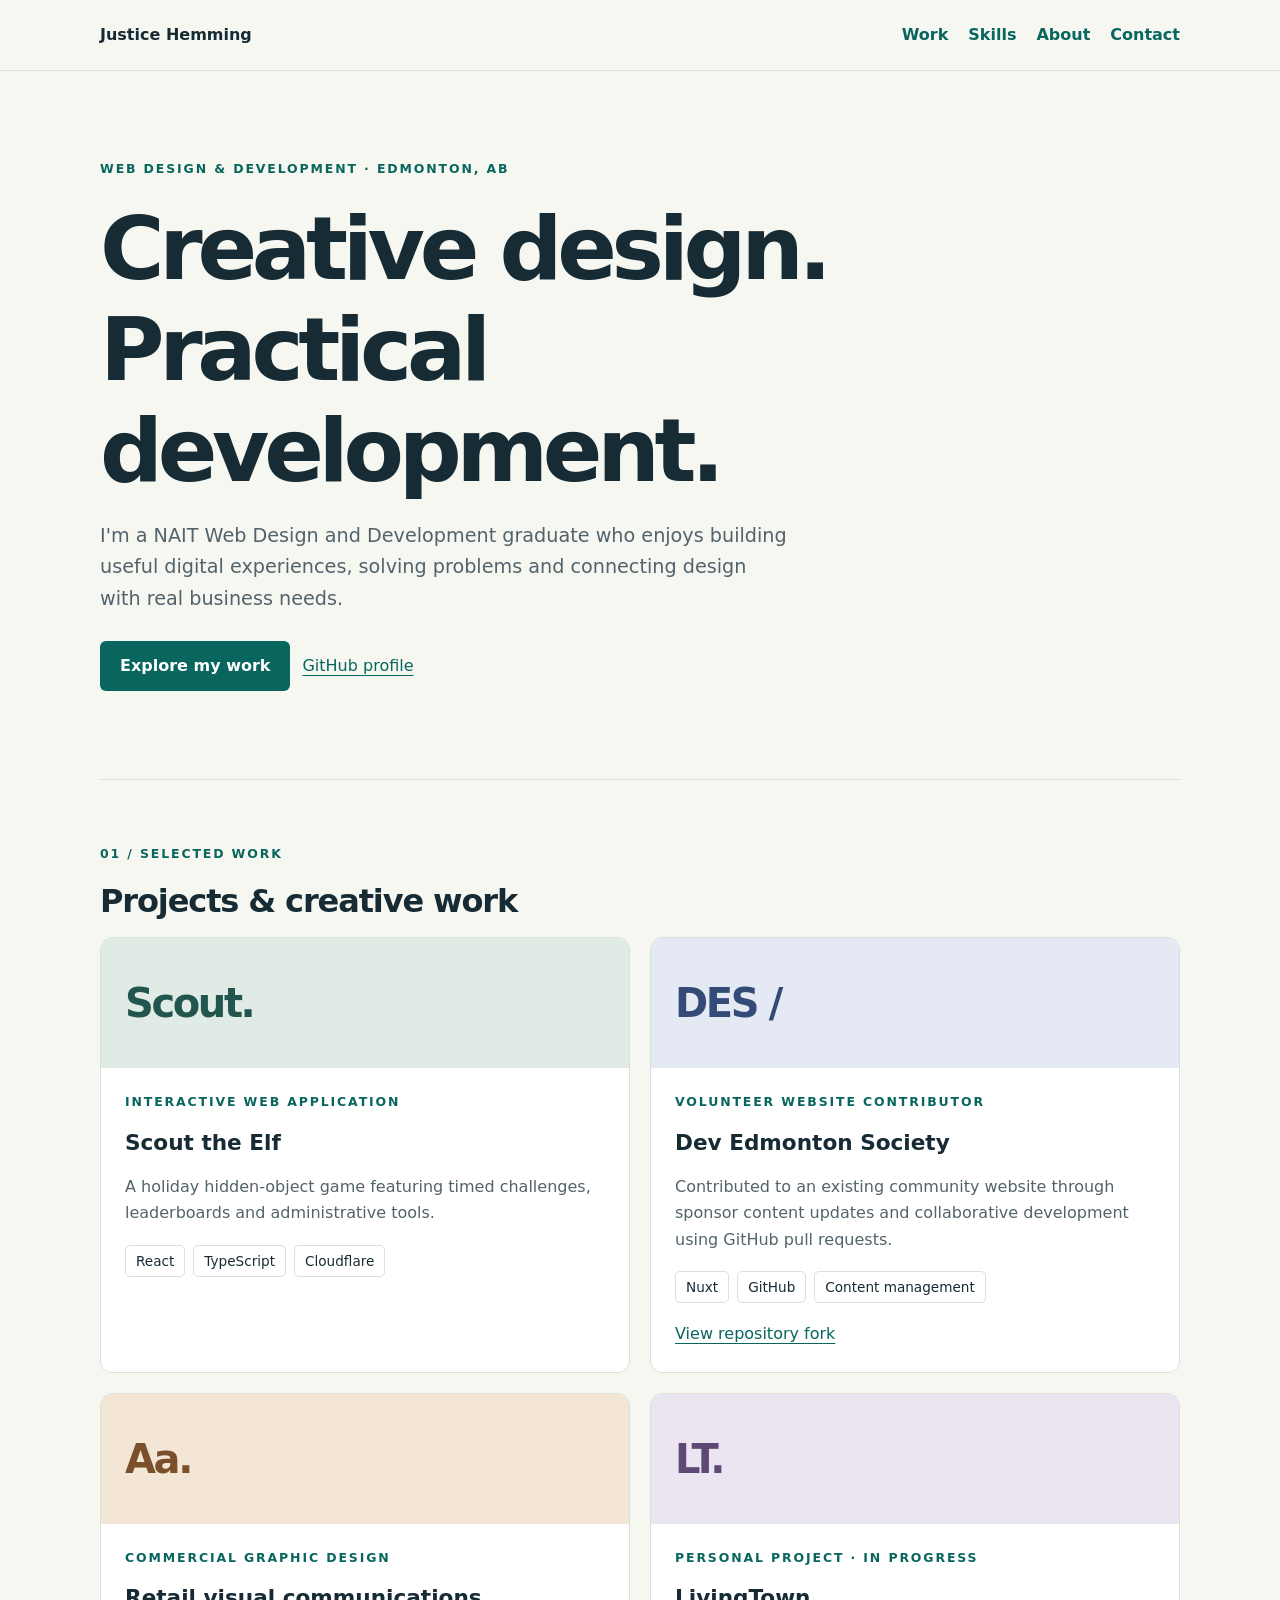
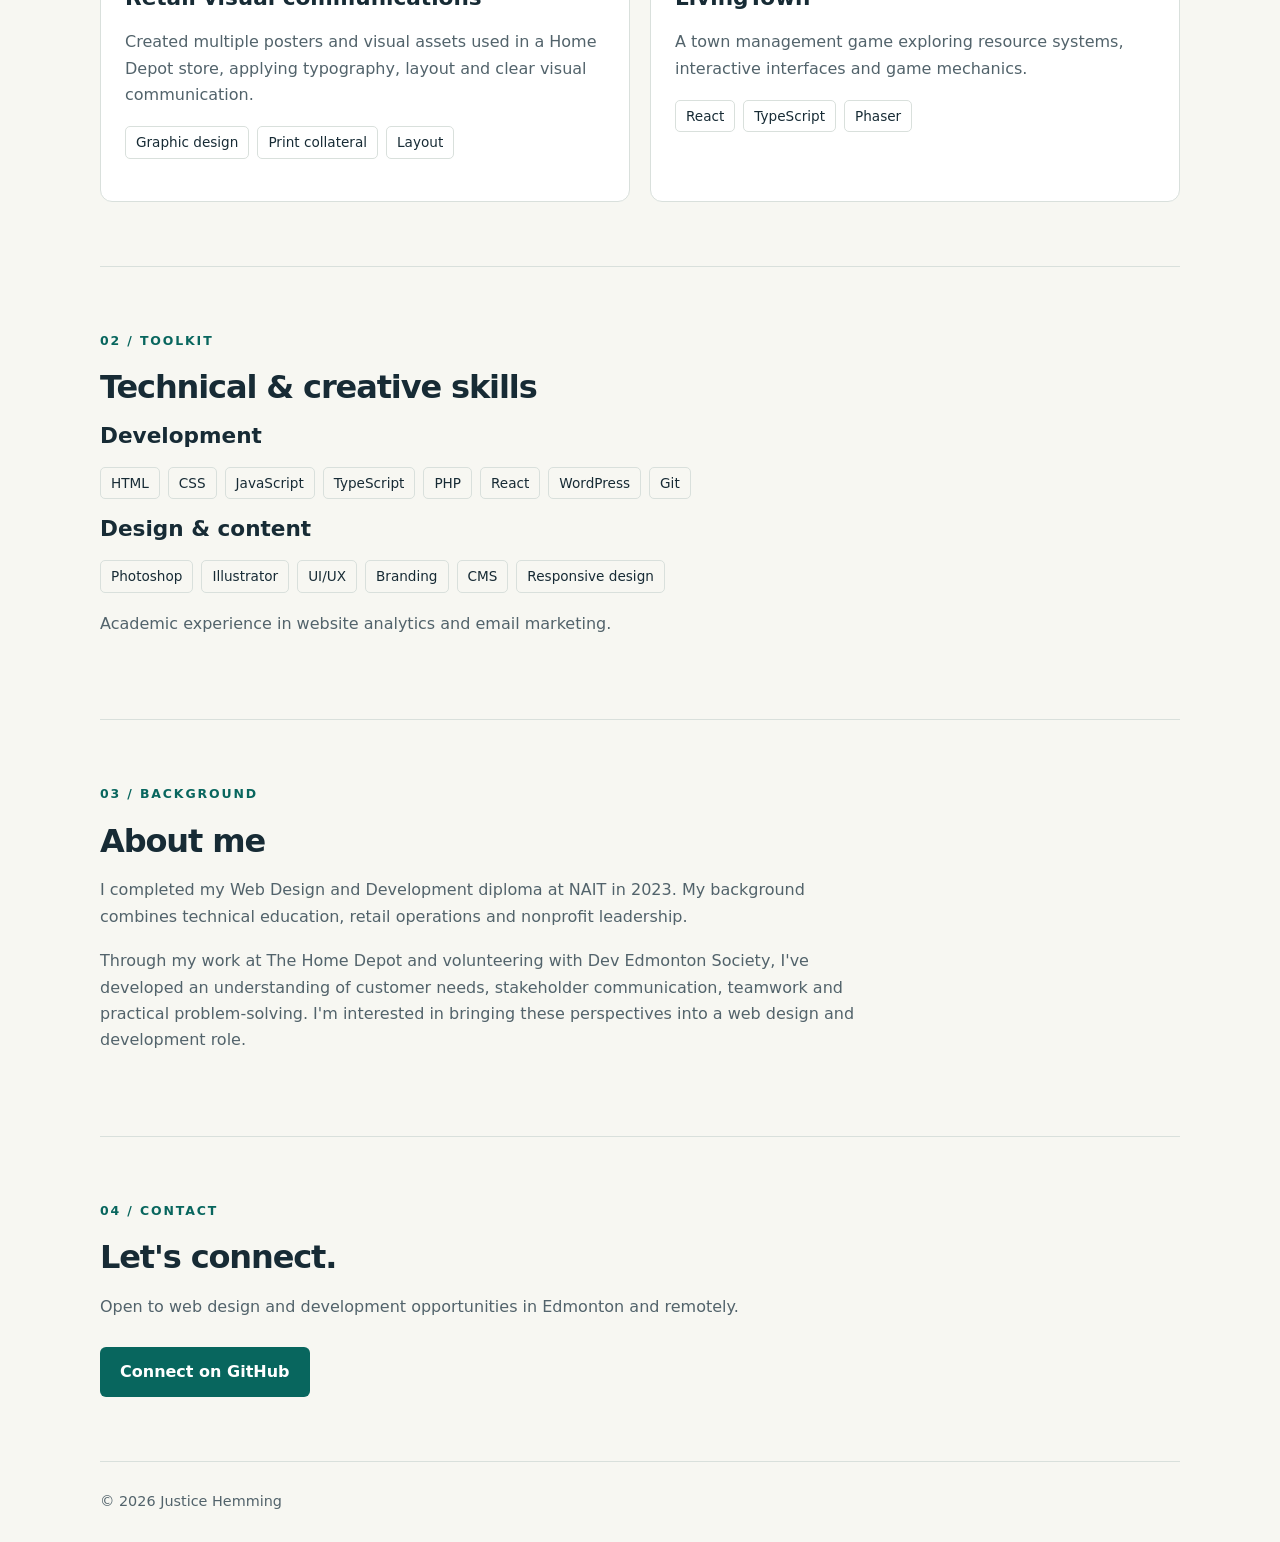
==== public/index.html @ 7b52dded "Add static site assets for Cloudflare Workers" ====
<!doctype html>
<html lang="en-CA">
<head>
<meta charset="utf-8">
<meta name="viewport" content="width=device-width, initial-scale=1">
<meta name="description" content="Justice Hemming — web design, development and creative projects in Edmonton, Alberta.">
<title>Justice Hemming | Design & Development</title>
<style>
:root{color-scheme:light;--ink:#172b35;--muted:#52636b;--accent:#08665e;--paper:#f7f7f2;--line:#d9e0dc}*{box-sizing:border-box}html{scroll-behavior:smooth}body{margin:0;background:var(--paper);color:var(--ink);font:16px/1.65 system-ui,sans-serif}a{color:var(--accent);text-underline-offset:4px}a:focus-visible{outline:3px solid var(--accent);outline-offset:5px}.wrap{width:min(1080px,calc(100% - 40px));margin:auto}header{border-bottom:1px solid var(--line)}nav{display:flex;justify-content:space-between;align-items:center;gap:20px;flex-wrap:wrap;padding:22px 0}nav a{font-weight:650;text-decoration:none}nav div{display:flex;gap:20px;flex-wrap:wrap}.brand{color:var(--ink)}section{padding:64px 0;border-bottom:1px solid var(--line)}.hero{padding:88px 0}.eyebrow{font-size:.78rem;font-weight:750;letter-spacing:.15em;text-transform:uppercase;color:var(--accent)}h1,h2,h3{line-height:1.15;margin:0 0 18px}h1{font-size:clamp(2.8rem,7vw,5.5rem);letter-spacing:-.06em;max-width:850px}h2{font-size:2rem;letter-spacing:-.035em}h3{font-size:1.35rem}p{margin:0 0 18px;color:var(--muted)}.lead{font-size:1.2rem;max-width:690px}.button{display:inline-block;background:var(--accent);color:white;padding:12px 20px;border-radius:6px;text-decoration:none;font-weight:650;margin:8px 12px 0 0}.grid{display:grid;grid-template-columns:repeat(2,minmax(0,1fr));gap:20px}.project{background:white;border:1px solid var(--line);border-radius:12px;overflow:hidden}.visual{height:130px;display:flex;align-items:center;padding:24px;background:#e1ebe6;color:#21554d;font-size:2.5rem;font-weight:800;letter-spacing:-.06em}.project:nth-child(2) .visual{background:#e4e9f4;color:#344b78}.project:nth-child(3) .visual{background:#f4e6d5;color:#79502b}.project:nth-child(4) .visual{background:#eae5f0;color:#5e4974}.content{padding:24px}.tags{display:flex;flex-wrap:wrap;gap:8px;list-style:none;padding:0;margin:18px 0}.tags li{border:1px solid var(--line);border-radius:5px;padding:4px 10px;font-size:.85rem}.about{max-width:760px}footer{padding:28px 0;color:var(--muted);font-size:.9rem}.skip{position:absolute;left:10px;top:-100px;background:white;padding:10px}.skip:focus{top:10px}@media(max-width:650px){.grid{grid-template-columns:1fr}section{padding:42px 0}.hero{padding:56px 0}}@media(prefers-reduced-motion:reduce){html{scroll-behavior:auto}}
</style>
</head>
<body>
<a class="skip" href="#main">Skip to content</a>
<header><nav class="wrap" aria-label="Main navigation"><a class="brand" href="#">Justice Hemming</a><div><a href="#work">Work</a><a href="#skills">Skills</a><a href="#about">About</a><a href="#contact">Contact</a></div></nav></header>
<main id="main" class="wrap">
<section class="hero"><p class="eyebrow">Web design &amp; development · Edmonton, AB</p><h1>Creative design.<br>Practical development.</h1><p class="lead">I'm a NAIT Web Design and Development graduate who enjoys building useful digital experiences, solving problems and connecting design with real business needs.</p><a class="button" href="#work">Explore my work</a><a href="https://github.com/Jhemming93">GitHub profile</a></section>
<section id="work"><p class="eyebrow">01 / Selected work</p><h2>Projects &amp; creative work</h2><div class="grid">
<article class="project"><div class="visual" aria-hidden="true">Scout.</div><div class="content"><p class="eyebrow">Interactive web application</p><h3>Scout the Elf</h3><p>A holiday hidden-object game featuring timed challenges, leaderboards and administrative tools.</p><ul class="tags"><li>React</li><li>TypeScript</li><li>Cloudflare</li></ul></div></article>
<article class="project"><div class="visual" aria-hidden="true">DES /</div><div class="content"><p class="eyebrow">Volunteer website contributor</p><h3>Dev Edmonton Society</h3><p>Contributed to an existing community website through sponsor content updates and collaborative development using GitHub pull requests.</p><ul class="tags"><li>Nuxt</li><li>GitHub</li><li>Content management</li></ul><a href="https://github.com/Jhemming93/DES-Website">View repository fork</a></div></article>
<article class="project"><div class="visual" aria-hidden="true">Aa.</div><div class="content"><p class="eyebrow">Commercial graphic design</p><h3>Retail visual communications</h3><p>Created multiple posters and visual assets used in a Home Depot store, applying typography, layout and clear visual communication.</p><ul class="tags"><li>Graphic design</li><li>Print collateral</li><li>Layout</li></ul></div></article>
<article class="project"><div class="visual" aria-hidden="true">LT.</div><div class="content"><p class="eyebrow">Personal project · In progress</p><h3>LivingTown</h3><p>A town management game exploring resource systems, interactive interfaces and game mechanics.</p><ul class="tags"><li>React</li><li>TypeScript</li><li>Phaser</li></ul></div></article>
</div></section>
<section id="skills"><p class="eyebrow">02 / Toolkit</p><h2>Technical &amp; creative skills</h2><h3>Development</h3><ul class="tags"><li>HTML</li><li>CSS</li><li>JavaScript</li><li>TypeScript</li><li>PHP</li><li>React</li><li>WordPress</li><li>Git</li></ul><h3>Design &amp; content</h3><ul class="tags"><li>Photoshop</li><li>Illustrator</li><li>UI/UX</li><li>Branding</li><li>CMS</li><li>Responsive design</li></ul><p>Academic experience in website analytics and email marketing.</p></section>
<section id="about"><p class="eyebrow">03 / Background</p><h2>About me</h2><div class="about"><p>I completed my Web Design and Development diploma at NAIT in 2023. My background combines technical education, retail operations and nonprofit leadership.</p><p>Through my work at The Home Depot and volunteering with Dev Edmonton Society, I've developed an understanding of customer needs, stakeholder communication, teamwork and practical problem-solving. I'm interested in bringing these perspectives into a web design and development role.</p></div></section>
<section id="contact"><p class="eyebrow">04 / Contact</p><h2>Let's connect.</h2><p>Open to web design and development opportunities in Edmonton and remotely.</p><a class="button" href="https://github.com/Jhemming93">Connect on GitHub</a></section>
</main><footer class="wrap">© 2026 Justice Hemming</footer>
</body></html>
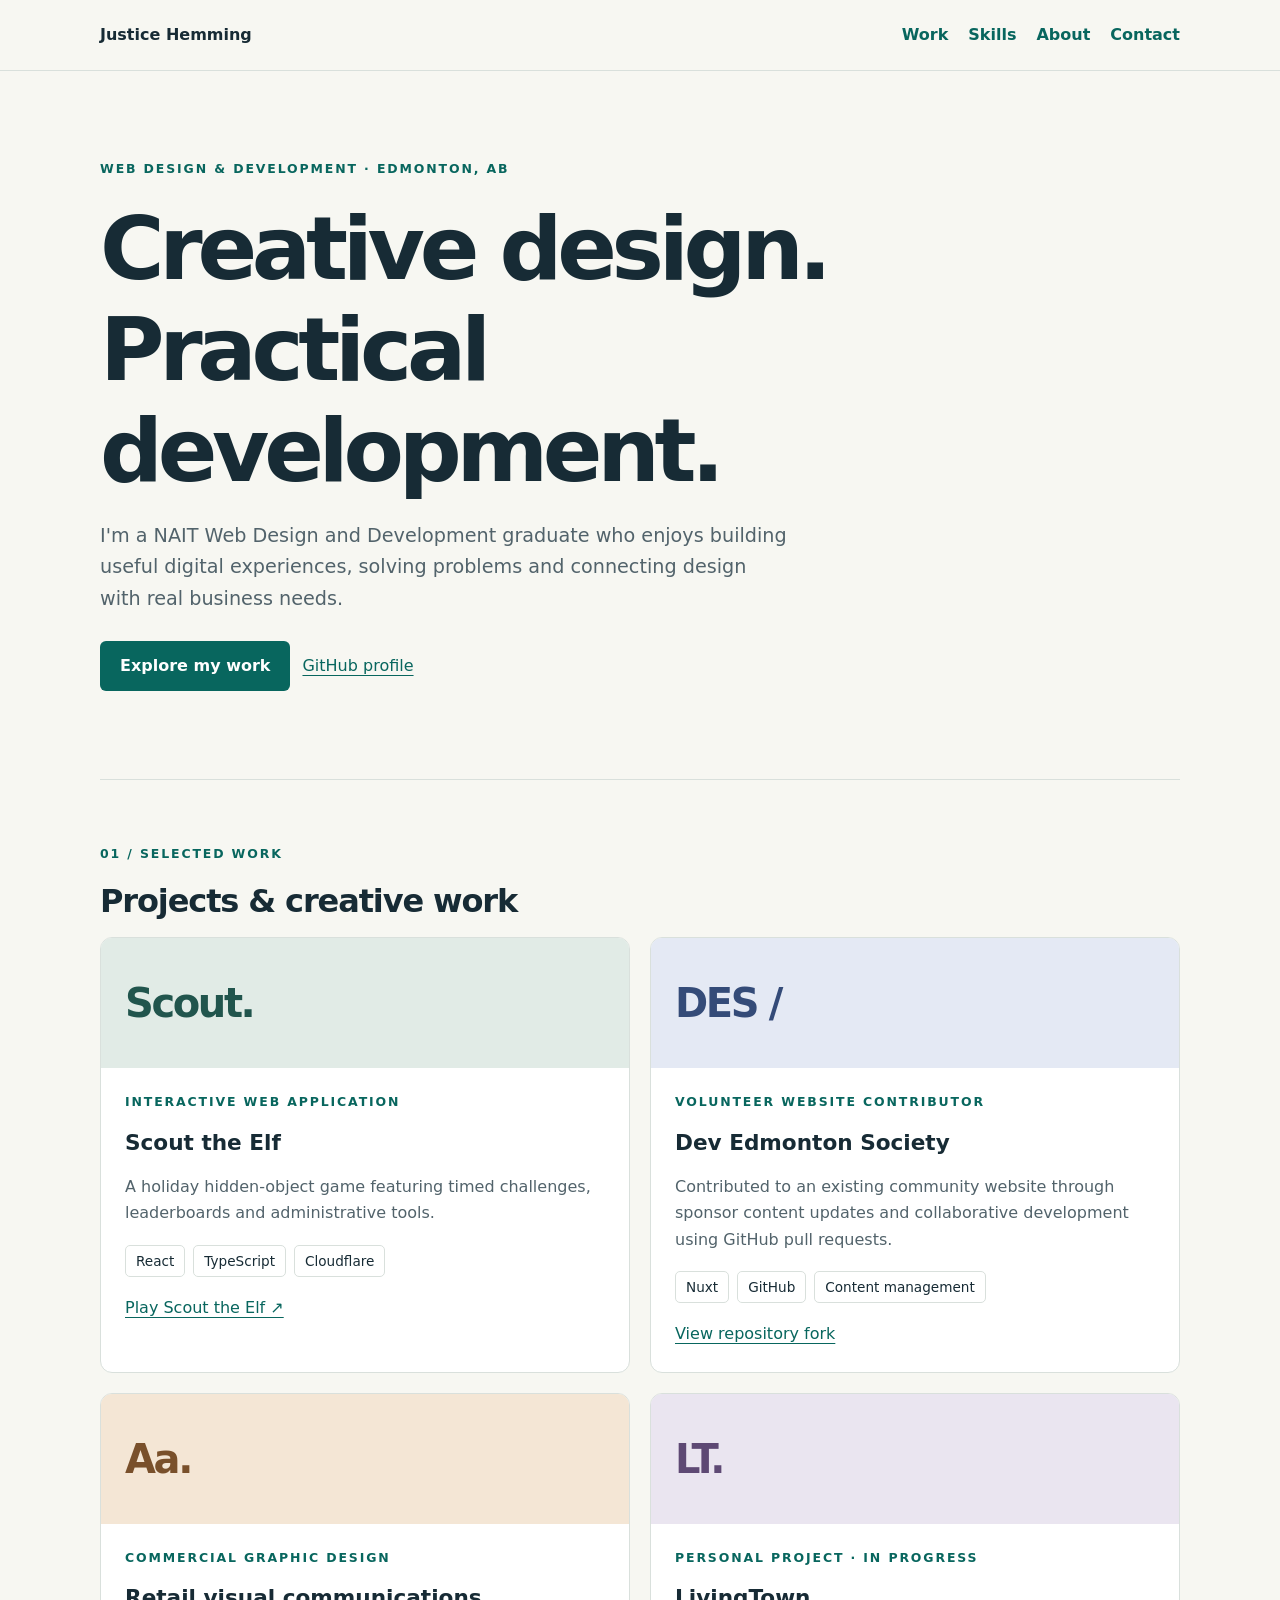
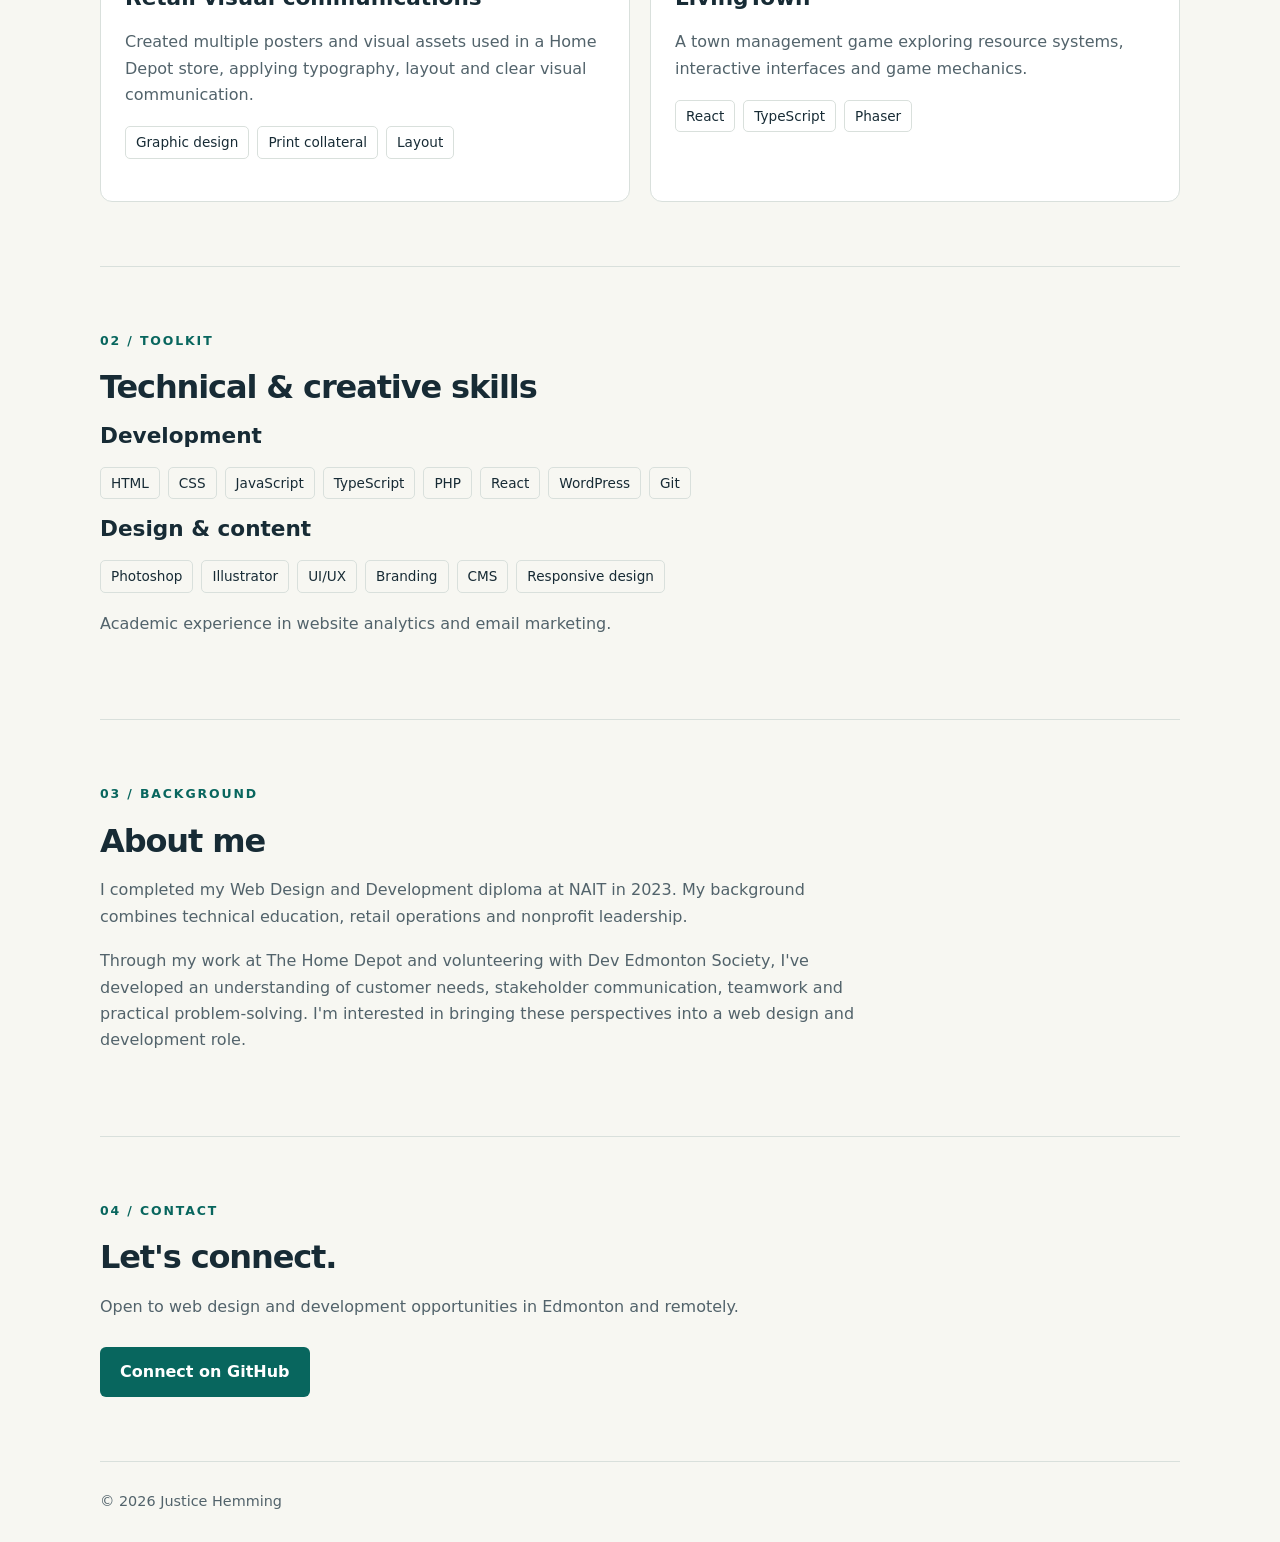
==== commit dd224958: "Add live Scout the Elf project link" ====
--- a/public/index.html
+++ b/public/index.html
@@ -15,7 +15,7 @@
 <main id="main" class="wrap">
 <section class="hero"><p class="eyebrow">Web design &amp; development · Edmonton, AB</p><h1>Creative design.<br>Practical development.</h1><p class="lead">I'm a NAIT Web Design and Development graduate who enjoys building useful digital experiences, solving problems and connecting design with real business needs.</p><a class="button" href="#work">Explore my work</a><a href="https://github.com/Jhemming93">GitHub profile</a></section>
 <section id="work"><p class="eyebrow">01 / Selected work</p><h2>Projects &amp; creative work</h2><div class="grid">
-<article class="project"><div class="visual" aria-hidden="true">Scout.</div><div class="content"><p class="eyebrow">Interactive web application</p><h3>Scout the Elf</h3><p>A holiday hidden-object game featuring timed challenges, leaderboards and administrative tools.</p><ul class="tags"><li>React</li><li>TypeScript</li><li>Cloudflare</li></ul></div></article>
+<article class="project"><div class="visual" aria-hidden="true">Scout.</div><div class="content"><p class="eyebrow">Interactive web application</p><h3>Scout the Elf</h3><p>A holiday hidden-object game featuring timed challenges, leaderboards and administrative tools.</p><ul class="tags"><li>React</li><li>TypeScript</li><li>Cloudflare</li></ul><a href="https://scoutfinder.enigmacyptic.workers.dev/">Play Scout the Elf ↗</a></div></article>
 <article class="project"><div class="visual" aria-hidden="true">DES /</div><div class="content"><p class="eyebrow">Volunteer website contributor</p><h3>Dev Edmonton Society</h3><p>Contributed to an existing community website through sponsor content updates and collaborative development using GitHub pull requests.</p><ul class="tags"><li>Nuxt</li><li>GitHub</li><li>Content management</li></ul><a href="https://github.com/Jhemming93/DES-Website">View repository fork</a></div></article>
 <article class="project"><div class="visual" aria-hidden="true">Aa.</div><div class="content"><p class="eyebrow">Commercial graphic design</p><h3>Retail visual communications</h3><p>Created multiple posters and visual assets used in a Home Depot store, applying typography, layout and clear visual communication.</p><ul class="tags"><li>Graphic design</li><li>Print collateral</li><li>Layout</li></ul></div></article>
 <article class="project"><div class="visual" aria-hidden="true">LT.</div><div class="content"><p class="eyebrow">Personal project · In progress</p><h3>LivingTown</h3><p>A town management game exploring resource systems, interactive interfaces and game mechanics.</p><ul class="tags"><li>React</li><li>TypeScript</li><li>Phaser</li></ul></div></article>
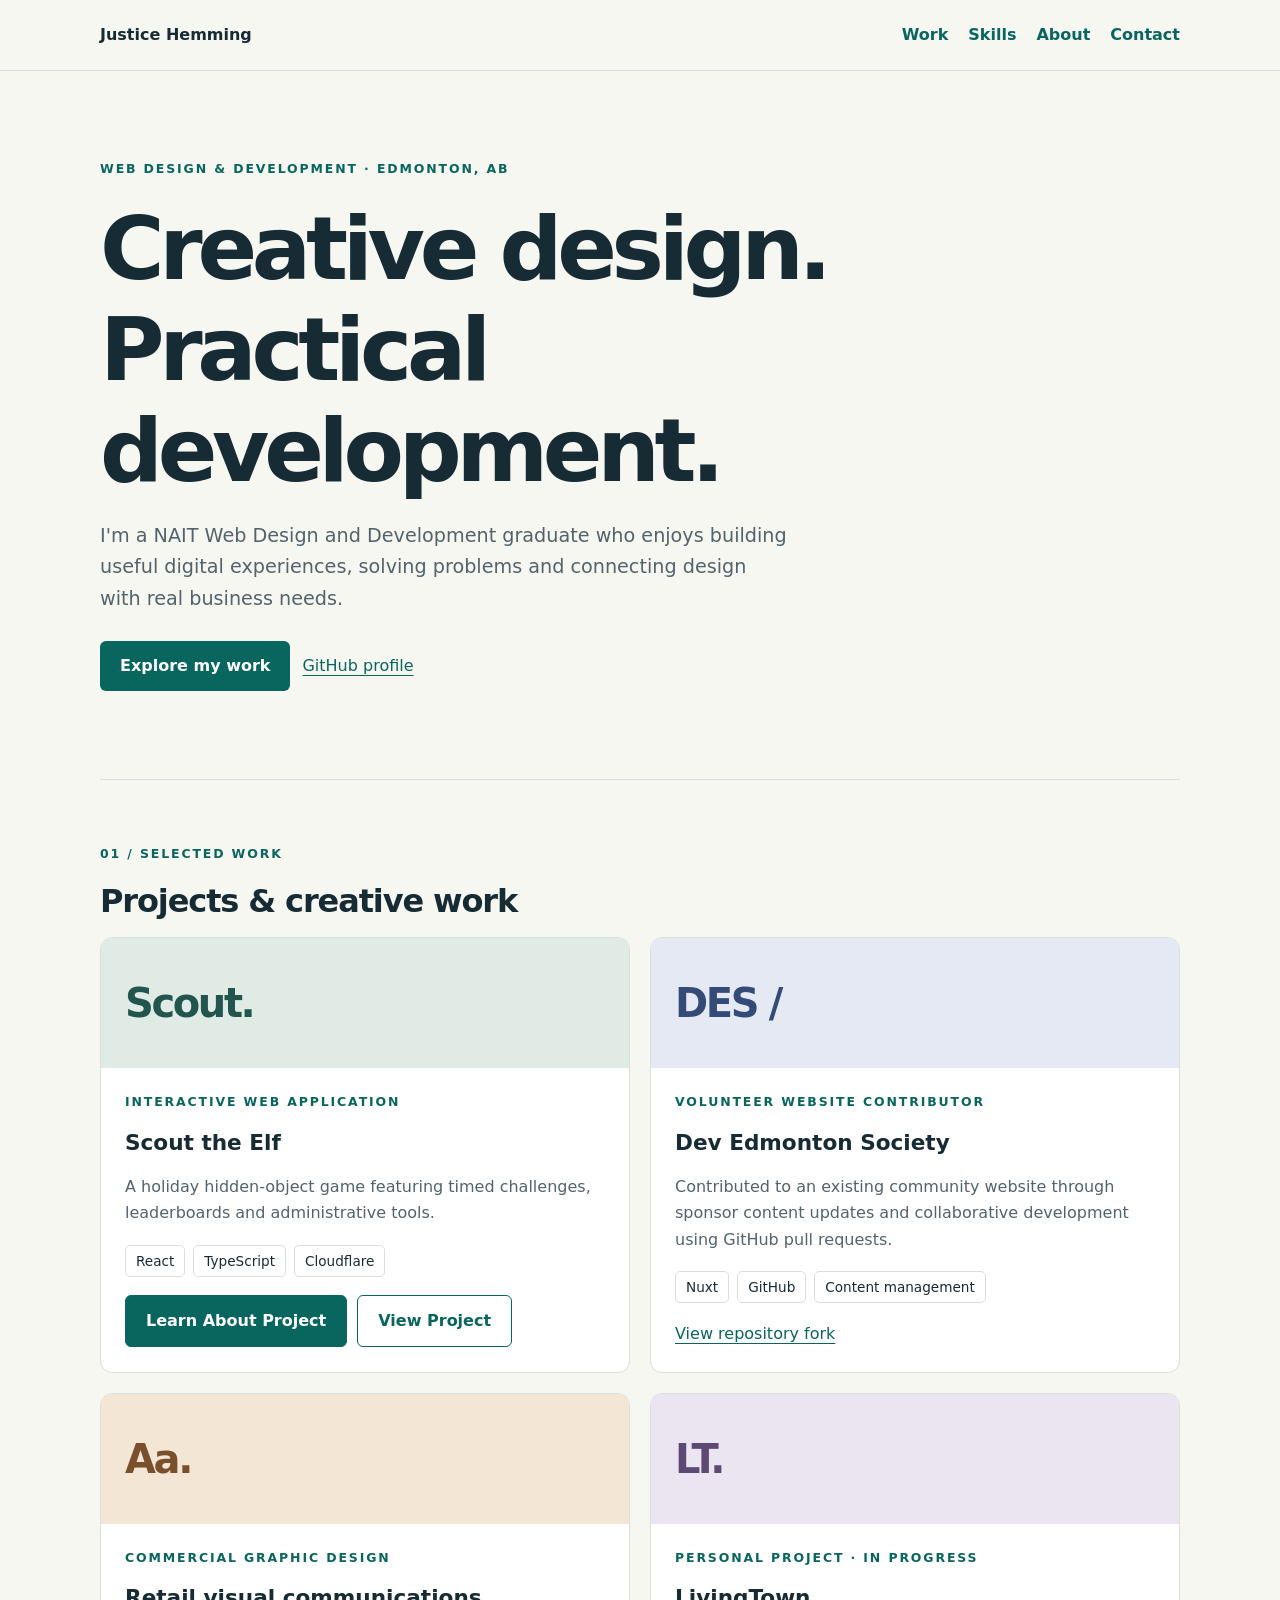
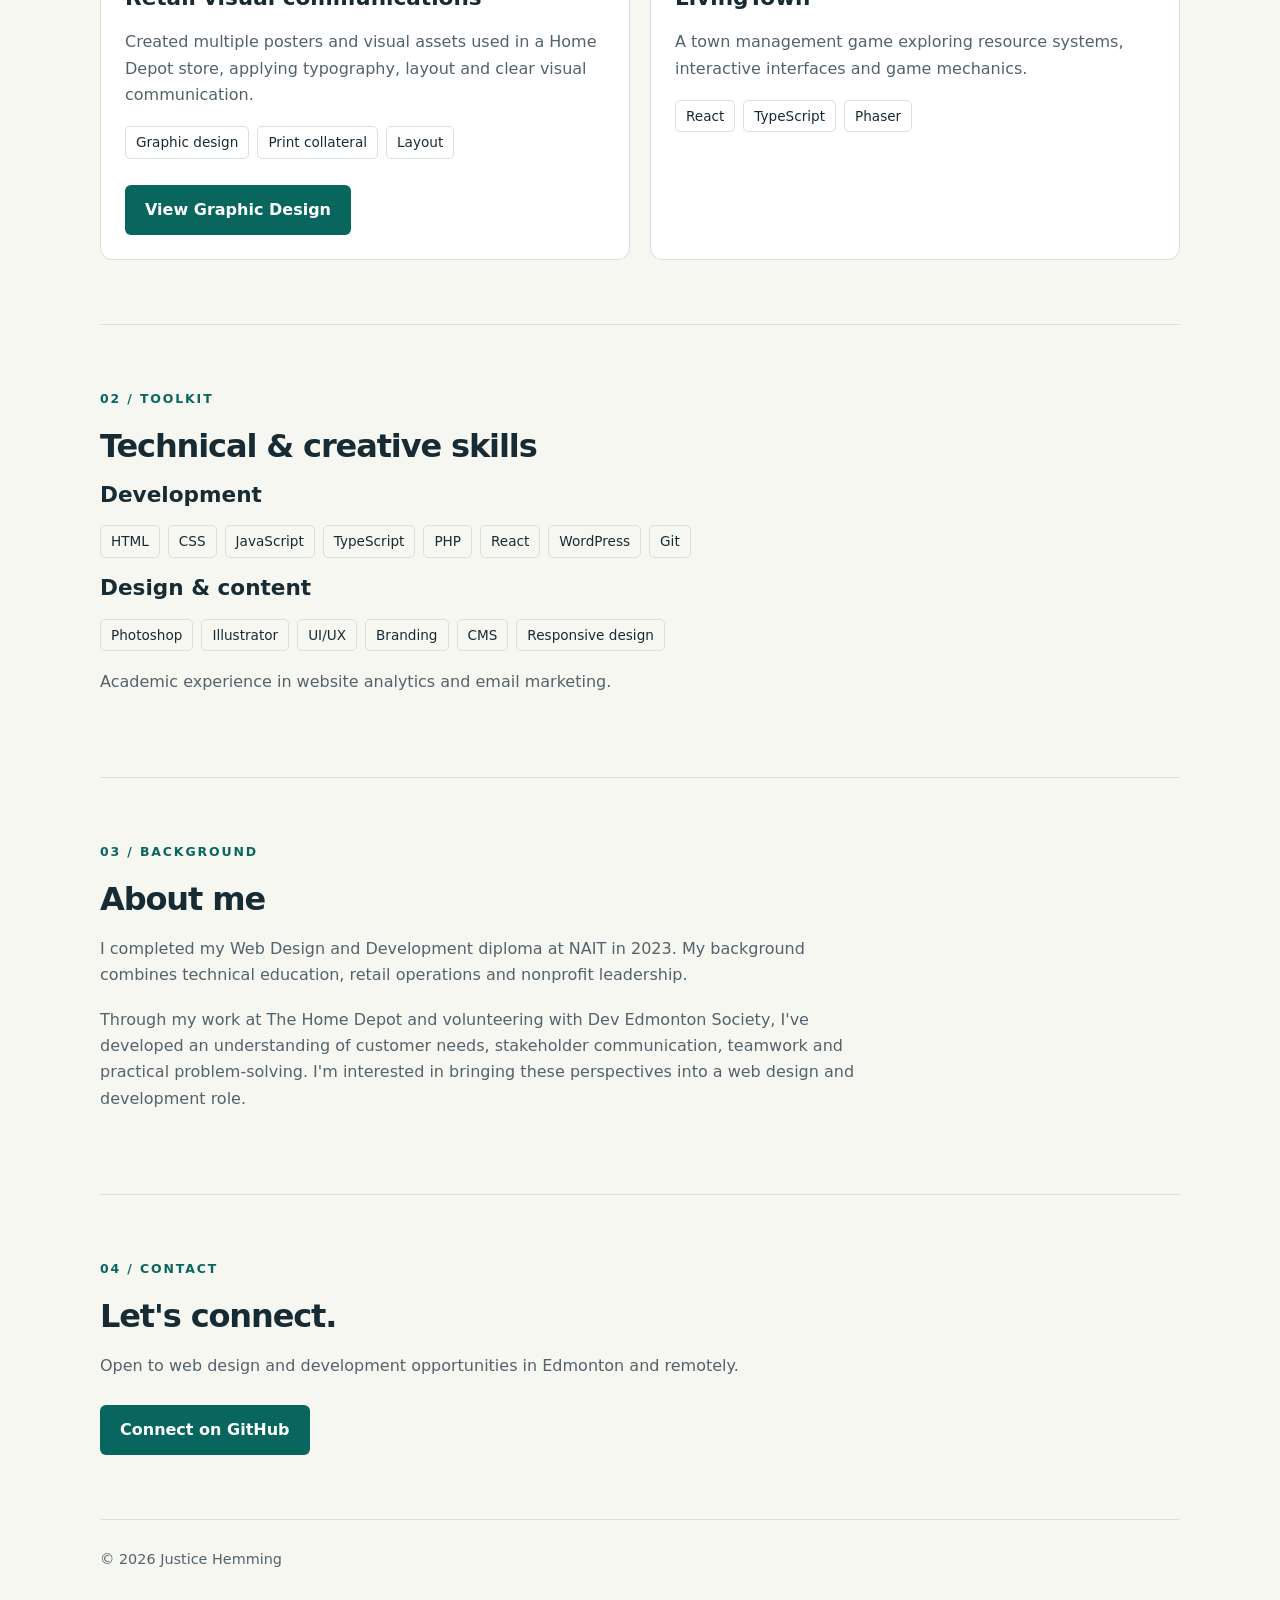
==== commit 83007331: "Link Scout case study and graphic design gallery" ====
--- a/public/index.html
+++ b/public/index.html
@@ -1,27 +1,175 @@
 <!doctype html>
 <html lang="en-CA">
-<head>
-<meta charset="utf-8">
-<meta name="viewport" content="width=device-width, initial-scale=1">
-<meta name="description" content="Justice Hemming — web design, development and creative projects in Edmonton, Alberta.">
-<title>Justice Hemming | Design & Development</title>
-<style>
-:root{color-scheme:light;--ink:#172b35;--muted:#52636b;--accent:#08665e;--paper:#f7f7f2;--line:#d9e0dc}*{box-sizing:border-box}html{scroll-behavior:smooth}body{margin:0;background:var(--paper);color:var(--ink);font:16px/1.65 system-ui,sans-serif}a{color:var(--accent);text-underline-offset:4px}a:focus-visible{outline:3px solid var(--accent);outline-offset:5px}.wrap{width:min(1080px,calc(100% - 40px));margin:auto}header{border-bottom:1px solid var(--line)}nav{display:flex;justify-content:space-between;align-items:center;gap:20px;flex-wrap:wrap;padding:22px 0}nav a{font-weight:650;text-decoration:none}nav div{display:flex;gap:20px;flex-wrap:wrap}.brand{color:var(--ink)}section{padding:64px 0;border-bottom:1px solid var(--line)}.hero{padding:88px 0}.eyebrow{font-size:.78rem;font-weight:750;letter-spacing:.15em;text-transform:uppercase;color:var(--accent)}h1,h2,h3{line-height:1.15;margin:0 0 18px}h1{font-size:clamp(2.8rem,7vw,5.5rem);letter-spacing:-.06em;max-width:850px}h2{font-size:2rem;letter-spacing:-.035em}h3{font-size:1.35rem}p{margin:0 0 18px;color:var(--muted)}.lead{font-size:1.2rem;max-width:690px}.button{display:inline-block;background:var(--accent);color:white;padding:12px 20px;border-radius:6px;text-decoration:none;font-weight:650;margin:8px 12px 0 0}.grid{display:grid;grid-template-columns:repeat(2,minmax(0,1fr));gap:20px}.project{background:white;border:1px solid var(--line);border-radius:12px;overflow:hidden}.visual{height:130px;display:flex;align-items:center;padding:24px;background:#e1ebe6;color:#21554d;font-size:2.5rem;font-weight:800;letter-spacing:-.06em}.project:nth-child(2) .visual{background:#e4e9f4;color:#344b78}.project:nth-child(3) .visual{background:#f4e6d5;color:#79502b}.project:nth-child(4) .visual{background:#eae5f0;color:#5e4974}.content{padding:24px}.tags{display:flex;flex-wrap:wrap;gap:8px;list-style:none;padding:0;margin:18px 0}.tags li{border:1px solid var(--line);border-radius:5px;padding:4px 10px;font-size:.85rem}.about{max-width:760px}footer{padding:28px 0;color:var(--muted);font-size:.9rem}.skip{position:absolute;left:10px;top:-100px;background:white;padding:10px}.skip:focus{top:10px}@media(max-width:650px){.grid{grid-template-columns:1fr}section{padding:42px 0}.hero{padding:56px 0}}@media(prefers-reduced-motion:reduce){html{scroll-behavior:auto}}
-</style>
-</head>
-<body>
-<a class="skip" href="#main">Skip to content</a>
-<header><nav class="wrap" aria-label="Main navigation"><a class="brand" href="#">Justice Hemming</a><div><a href="#work">Work</a><a href="#skills">Skills</a><a href="#about">About</a><a href="#contact">Contact</a></div></nav></header>
-<main id="main" class="wrap">
-<section class="hero"><p class="eyebrow">Web design &amp; development · Edmonton, AB</p><h1>Creative design.<br>Practical development.</h1><p class="lead">I'm a NAIT Web Design and Development graduate who enjoys building useful digital experiences, solving problems and connecting design with real business needs.</p><a class="button" href="#work">Explore my work</a><a href="https://github.com/Jhemming93">GitHub profile</a></section>
-<section id="work"><p class="eyebrow">01 / Selected work</p><h2>Projects &amp; creative work</h2><div class="grid">
-<article class="project"><div class="visual" aria-hidden="true">Scout.</div><div class="content"><p class="eyebrow">Interactive web application</p><h3>Scout the Elf</h3><p>A holiday hidden-object game featuring timed challenges, leaderboards and administrative tools.</p><ul class="tags"><li>React</li><li>TypeScript</li><li>Cloudflare</li></ul><a href="https://scoutfinder.enigmacyptic.workers.dev/">Play Scout the Elf ↗</a></div></article>
-<article class="project"><div class="visual" aria-hidden="true">DES /</div><div class="content"><p class="eyebrow">Volunteer website contributor</p><h3>Dev Edmonton Society</h3><p>Contributed to an existing community website through sponsor content updates and collaborative development using GitHub pull requests.</p><ul class="tags"><li>Nuxt</li><li>GitHub</li><li>Content management</li></ul><a href="https://github.com/Jhemming93/DES-Website">View repository fork</a></div></article>
-<article class="project"><div class="visual" aria-hidden="true">Aa.</div><div class="content"><p class="eyebrow">Commercial graphic design</p><h3>Retail visual communications</h3><p>Created multiple posters and visual assets used in a Home Depot store, applying typography, layout and clear visual communication.</p><ul class="tags"><li>Graphic design</li><li>Print collateral</li><li>Layout</li></ul></div></article>
-<article class="project"><div class="visual" aria-hidden="true">LT.</div><div class="content"><p class="eyebrow">Personal project · In progress</p><h3>LivingTown</h3><p>A town management game exploring resource systems, interactive interfaces and game mechanics.</p><ul class="tags"><li>React</li><li>TypeScript</li><li>Phaser</li></ul></div></article>
-</div></section>
-<section id="skills"><p class="eyebrow">02 / Toolkit</p><h2>Technical &amp; creative skills</h2><h3>Development</h3><ul class="tags"><li>HTML</li><li>CSS</li><li>JavaScript</li><li>TypeScript</li><li>PHP</li><li>React</li><li>WordPress</li><li>Git</li></ul><h3>Design &amp; content</h3><ul class="tags"><li>Photoshop</li><li>Illustrator</li><li>UI/UX</li><li>Branding</li><li>CMS</li><li>Responsive design</li></ul><p>Academic experience in website analytics and email marketing.</p></section>
-<section id="about"><p class="eyebrow">03 / Background</p><h2>About me</h2><div class="about"><p>I completed my Web Design and Development diploma at NAIT in 2023. My background combines technical education, retail operations and nonprofit leadership.</p><p>Through my work at The Home Depot and volunteering with Dev Edmonton Society, I've developed an understanding of customer needs, stakeholder communication, teamwork and practical problem-solving. I'm interested in bringing these perspectives into a web design and development role.</p></div></section>
-<section id="contact"><p class="eyebrow">04 / Contact</p><h2>Let's connect.</h2><p>Open to web design and development opportunities in Edmonton and remotely.</p><a class="button" href="https://github.com/Jhemming93">Connect on GitHub</a></section>
-</main><footer class="wrap">© 2026 Justice Hemming</footer>
-</body></html>+  <head>
+    <meta charset="utf-8" />
+    <meta name="viewport" content="width=device-width, initial-scale=1" />
+    <meta
+      name="description"
+      content="Justice Hemming — web design, development and creative projects in Edmonton, Alberta."
+    />
+    <link rel="stylesheet" href="css/main.css" />
+    <title>Justice Hemming | Design & Development</title>
+  </head>
+  <body>
+    <a class="skip" href="#main">Skip to content</a>
+    <header>
+      <nav class="wrap" aria-label="Main navigation">
+        <a class="brand" href="#">Justice Hemming</a>
+        <div>
+          <a href="#work">Work</a><a href="#skills">Skills</a
+          ><a href="#about">About</a><a href="#contact">Contact</a>
+        </div>
+      </nav>
+    </header>
+    <main id="main" class="wrap">
+      <section class="hero">
+        <p class="eyebrow">Web design &amp; development · Edmonton, AB</p>
+        <h1>Creative design.<br />Practical development.</h1>
+        <p class="lead">
+          I'm a NAIT Web Design and Development graduate who enjoys building
+          useful digital experiences, solving problems and connecting design
+          with real business needs.
+        </p>
+        <a class="button" href="#work">Explore my work</a
+        ><a href="https://github.com/Jhemming93">GitHub profile</a>
+      </section>
+      <section id="work">
+        <p class="eyebrow">01 / Selected work</p>
+        <h2>Projects &amp; creative work</h2>
+        <div class="grid">
+          <article class="project">
+            <div class="visual" aria-hidden="true">Scout.</div>
+            <div class="content">
+              <p class="eyebrow">Interactive web application</p>
+              <h3>Scout the Elf</h3>
+              <p>
+                A holiday hidden-object game featuring timed challenges,
+                leaderboards and administrative tools.
+              </p>
+              <ul class="tags">
+                <li>React</li>
+                <li>TypeScript</li>
+                <li>Cloudflare</li>
+              </ul>
+              <div class="project-actions">
+                <a class="button" href="scout-the-elf.html">Learn About Project</a>
+                <a class="button button-secondary"
+                  href="https://scoutfinder.enigmacyptic.workers.dev/"
+                  target="_blank" rel="noopener noreferrer">View Project</a>
+              </div>
+            </div>
+          </article>
+          <article class="project">
+            <div class="visual" aria-hidden="true">DES /</div>
+            <div class="content">
+              <p class="eyebrow">Volunteer website contributor</p>
+              <h3>Dev Edmonton Society</h3>
+              <p>
+                Contributed to an existing community website through sponsor
+                content updates and collaborative development using GitHub pull
+                requests.
+              </p>
+              <ul class="tags">
+                <li>Nuxt</li>
+                <li>GitHub</li>
+                <li>Content management</li>
+              </ul>
+              <a href="https://github.com/Jhemming93/DES-Website"
+                >View repository fork</a
+              >
+            </div>
+          </article>
+          <article class="project">
+            <div class="visual" aria-hidden="true">Aa.</div>
+            <div class="content">
+              <p class="eyebrow">Commercial graphic design</p>
+              <h3>Retail visual communications</h3>
+              <p>
+                Created multiple posters and visual assets used in a Home Depot
+                store, applying typography, layout and clear visual
+                communication.
+              </p>
+              <ul class="tags">
+                <li>Graphic design</li>
+                <li>Print collateral</li>
+                <li>Layout</li>
+              </ul>
+              <a class="button" href="graphic-design.html">View Graphic Design</a>
+            </div>
+          </article>
+          <article class="project">
+            <div class="visual" aria-hidden="true">LT.</div>
+            <div class="content">
+              <p class="eyebrow">Personal project · In progress</p>
+              <h3>LivingTown</h3>
+              <p>
+                A town management game exploring resource systems, interactive
+                interfaces and game mechanics.
+              </p>
+              <ul class="tags">
+                <li>React</li>
+                <li>TypeScript</li>
+                <li>Phaser</li>
+              </ul>
+            </div>
+          </article>
+        </div>
+      </section>
+      <section id="skills">
+        <p class="eyebrow">02 / Toolkit</p>
+        <h2>Technical &amp; creative skills</h2>
+        <h3>Development</h3>
+        <ul class="tags">
+          <li>HTML</li>
+          <li>CSS</li>
+          <li>JavaScript</li>
+          <li>TypeScript</li>
+          <li>PHP</li>
+          <li>React</li>
+          <li>WordPress</li>
+          <li>Git</li>
+        </ul>
+        <h3>Design &amp; content</h3>
+        <ul class="tags">
+          <li>Photoshop</li>
+          <li>Illustrator</li>
+          <li>UI/UX</li>
+          <li>Branding</li>
+          <li>CMS</li>
+          <li>Responsive design</li>
+        </ul>
+        <p>Academic experience in website analytics and email marketing.</p>
+      </section>
+      <section id="about">
+        <p class="eyebrow">03 / Background</p>
+        <h2>About me</h2>
+        <div class="about">
+          <p>
+            I completed my Web Design and Development diploma at NAIT in 2023.
+            My background combines technical education, retail operations and
+            nonprofit leadership.
+          </p>
+          <p>
+            Through my work at The Home Depot and volunteering with Dev Edmonton
+            Society, I've developed an understanding of customer needs,
+            stakeholder communication, teamwork and practical problem-solving.
+            I'm interested in bringing these perspectives into a web design and
+            development role.
+          </p>
+        </div>
+      </section>
+      <section id="contact">
+        <p class="eyebrow">04 / Contact</p>
+        <h2>Let's connect.</h2>
+        <p>
+          Open to web design and development opportunities in Edmonton and
+          remotely.
+        </p>
+        <a class="button" href="https://github.com/Jhemming93"
+          >Connect on GitHub</a
+        >
+      </section>
+    </main>
+    <footer class="wrap">© 2026 Justice Hemming</footer>
+  </body>
+</html>
--- a/public/css/main.css
+++ b/public/css/main.css
@@ -0,0 +1,220 @@
+:root {
+  color-scheme: light;
+  --ink: #172b35;
+  --muted: #52636b;
+  --accent: #08665e;
+  --paper: #f7f7f2;
+  --line: #d9e0dc;
+}
+* {
+  box-sizing: border-box;
+}
+html {
+  scroll-behavior: smooth;
+}
+body {
+  margin: 0;
+  background: var(--paper);
+  color: var(--ink);
+  font:
+    16px/1.65 system-ui,
+    sans-serif;
+}
+a {
+  color: var(--accent);
+  text-underline-offset: 4px;
+}
+a:focus-visible {
+  outline: 3px solid var(--accent);
+  outline-offset: 5px;
+}
+.wrap {
+  width: min(1080px, calc(100% - 40px));
+  margin: auto;
+}
+header {
+  border-bottom: 1px solid var(--line);
+}
+nav {
+  display: flex;
+  justify-content: space-between;
+  align-items: center;
+  gap: 20px;
+  flex-wrap: wrap;
+  padding: 22px 0;
+}
+nav a {
+  font-weight: 650;
+  text-decoration: none;
+}
+nav div {
+  display: flex;
+  gap: 20px;
+  flex-wrap: wrap;
+}
+.brand {
+  color: var(--ink);
+}
+section {
+  padding: 64px 0;
+  border-bottom: 1px solid var(--line);
+}
+.hero {
+  padding: 88px 0;
+}
+.eyebrow {
+  font-size: 0.78rem;
+  font-weight: 750;
+  letter-spacing: 0.15em;
+  text-transform: uppercase;
+  color: var(--accent);
+}
+h1,
+h2,
+h3 {
+  line-height: 1.15;
+  margin: 0 0 18px;
+}
+h1 {
+  font-size: clamp(2.8rem, 7vw, 5.5rem);
+  letter-spacing: -0.06em;
+  max-width: 850px;
+}
+h2 {
+  font-size: 2rem;
+  letter-spacing: -0.035em;
+}
+h3 {
+  font-size: 1.35rem;
+}
+p {
+  margin: 0 0 18px;
+  color: var(--muted);
+}
+.lead {
+  font-size: 1.2rem;
+  max-width: 690px;
+}
+.button {
+  display: inline-block;
+  background: var(--accent);
+  color: white;
+  padding: 12px 20px;
+  border-radius: 6px;
+  text-decoration: none;
+  font-weight: 650;
+  margin: 8px 12px 0 0;
+}
+.grid {
+  display: grid;
+  grid-template-columns: repeat(2, minmax(0, 1fr));
+  gap: 20px;
+}
+.project {
+  background: white;
+  border: 1px solid var(--line);
+  border-radius: 12px;
+  overflow: hidden;
+}
+.visual {
+  height: 130px;
+  display: flex;
+  align-items: center;
+  padding: 24px;
+  background: #e1ebe6;
+  color: #21554d;
+  font-size: 2.5rem;
+  font-weight: 800;
+  letter-spacing: -0.06em;
+}
+.project:nth-child(2) .visual {
+  background: #e4e9f4;
+  color: #344b78;
+}
+.project:nth-child(3) .visual {
+  background: #f4e6d5;
+  color: #79502b;
+}
+.project:nth-child(4) .visual {
+  background: #eae5f0;
+  color: #5e4974;
+}
+.content {
+  padding: 24px;
+}
+.tags {
+  display: flex;
+  flex-wrap: wrap;
+  gap: 8px;
+  list-style: none;
+  padding: 0;
+  margin: 18px 0;
+}
+.tags li {
+  border: 1px solid var(--line);
+  border-radius: 5px;
+  padding: 4px 10px;
+  font-size: 0.85rem;
+}
+.about {
+  max-width: 760px;
+}
+footer {
+  padding: 28px 0;
+  color: var(--muted);
+  font-size: 0.9rem;
+}
+.skip {
+  position: absolute;
+  left: 10px;
+  top: -100px;
+  background: white;
+  padding: 10px;
+}
+.skip:focus {
+  top: 10px;
+}
+@media (max-width: 650px) {
+  .grid {
+    grid-template-columns: 1fr;
+  }
+  section {
+    padding: 42px 0;
+  }
+  .hero {
+    padding: 56px 0;
+  }
+}
+@media (prefers-reduced-motion: reduce) {
+  html {
+    scroll-behavior: auto;
+  }
+}
+
+.button-secondary {
+  background: #fff;
+  color: var(--accent);
+  border: 1px solid var(--accent);
+}
+.button-secondary:hover {
+  background: var(--accent);
+  color: #fff;
+}
+.project-actions {
+  display: flex;
+  flex-wrap: wrap;
+  gap: 10px;
+}
+.project-actions .button {
+  margin: 0;
+  text-align: center;
+  border: 1px solid var(--accent);
+}
+@media (max-width: 480px) {
+  .project-actions { flex-direction: column; }
+  .wrap { width: calc(100% - 28px); }
+  nav div { gap: 12px; }
+  nav a { padding-block: 5px; }
+  h1 { font-size: clamp(2rem, 10vw, 2.8rem); overflow-wrap: anywhere; }
+  .content { padding: 18px; }
+}
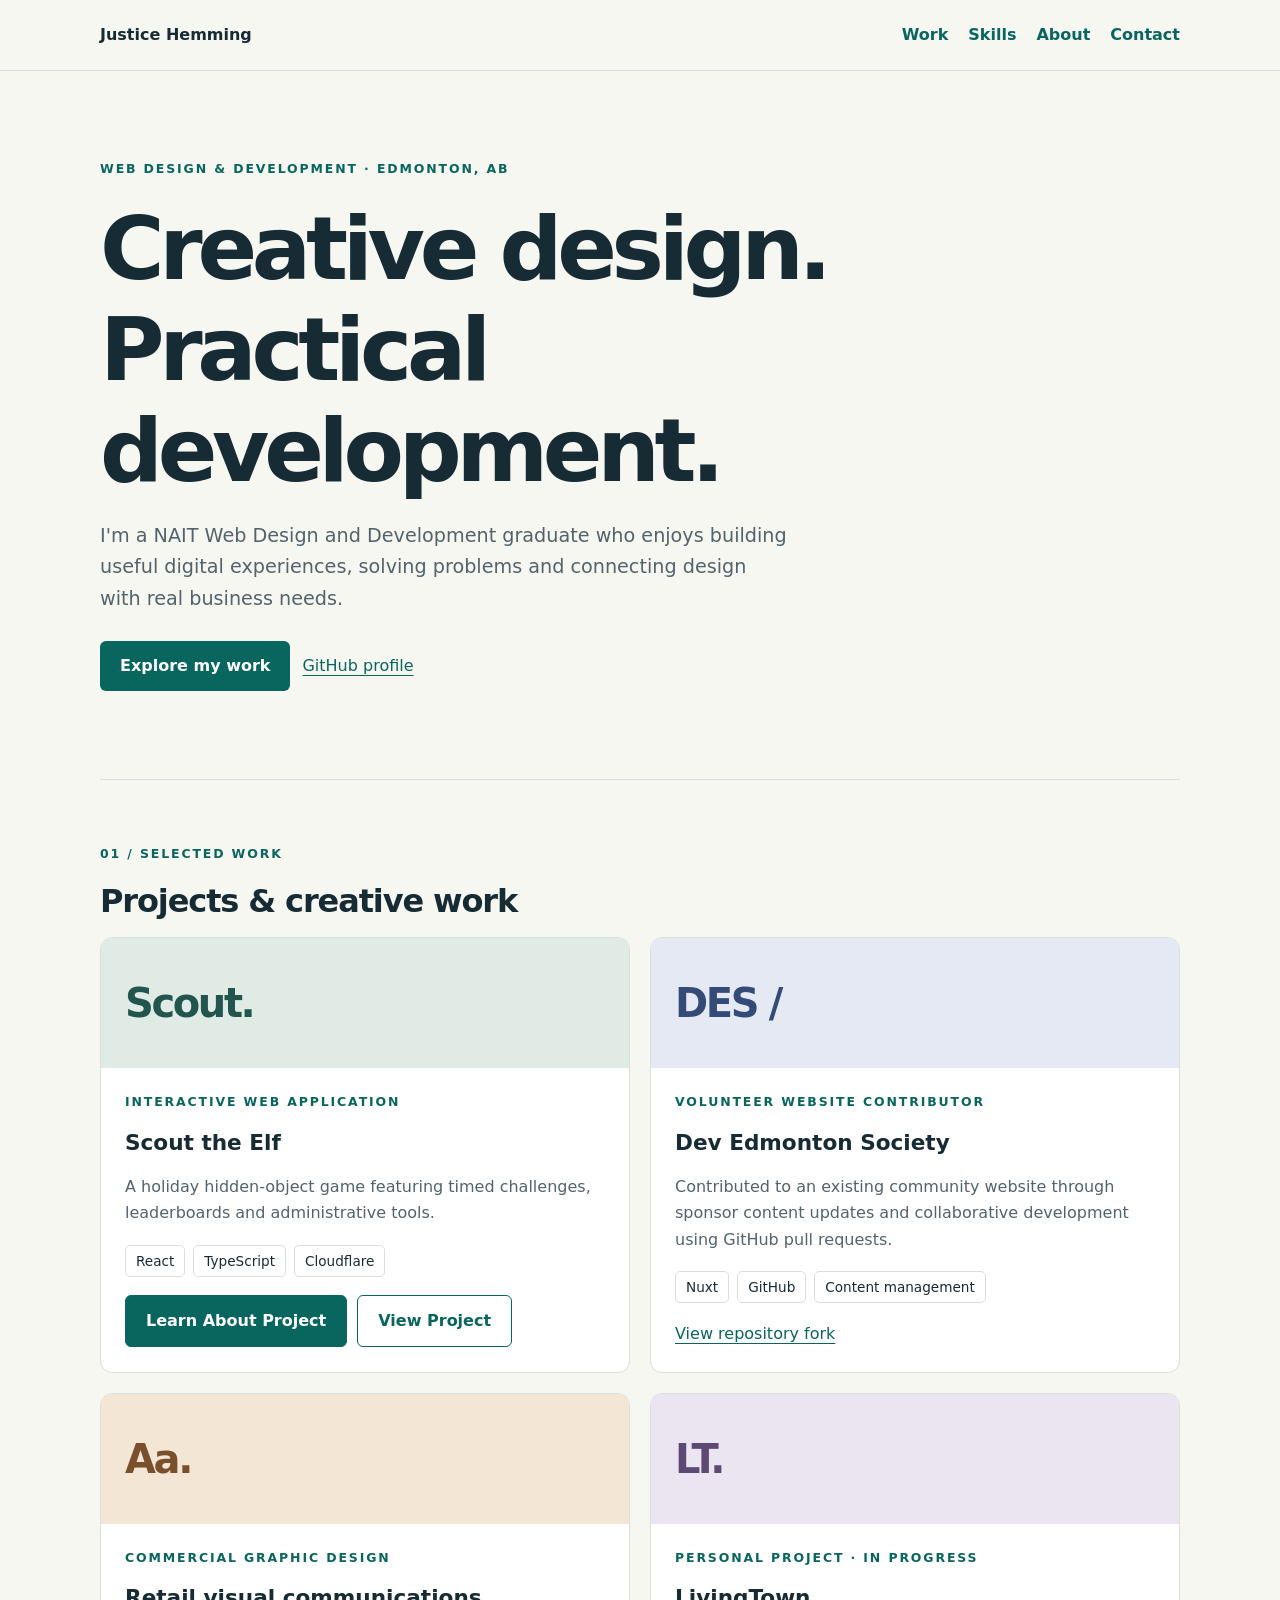
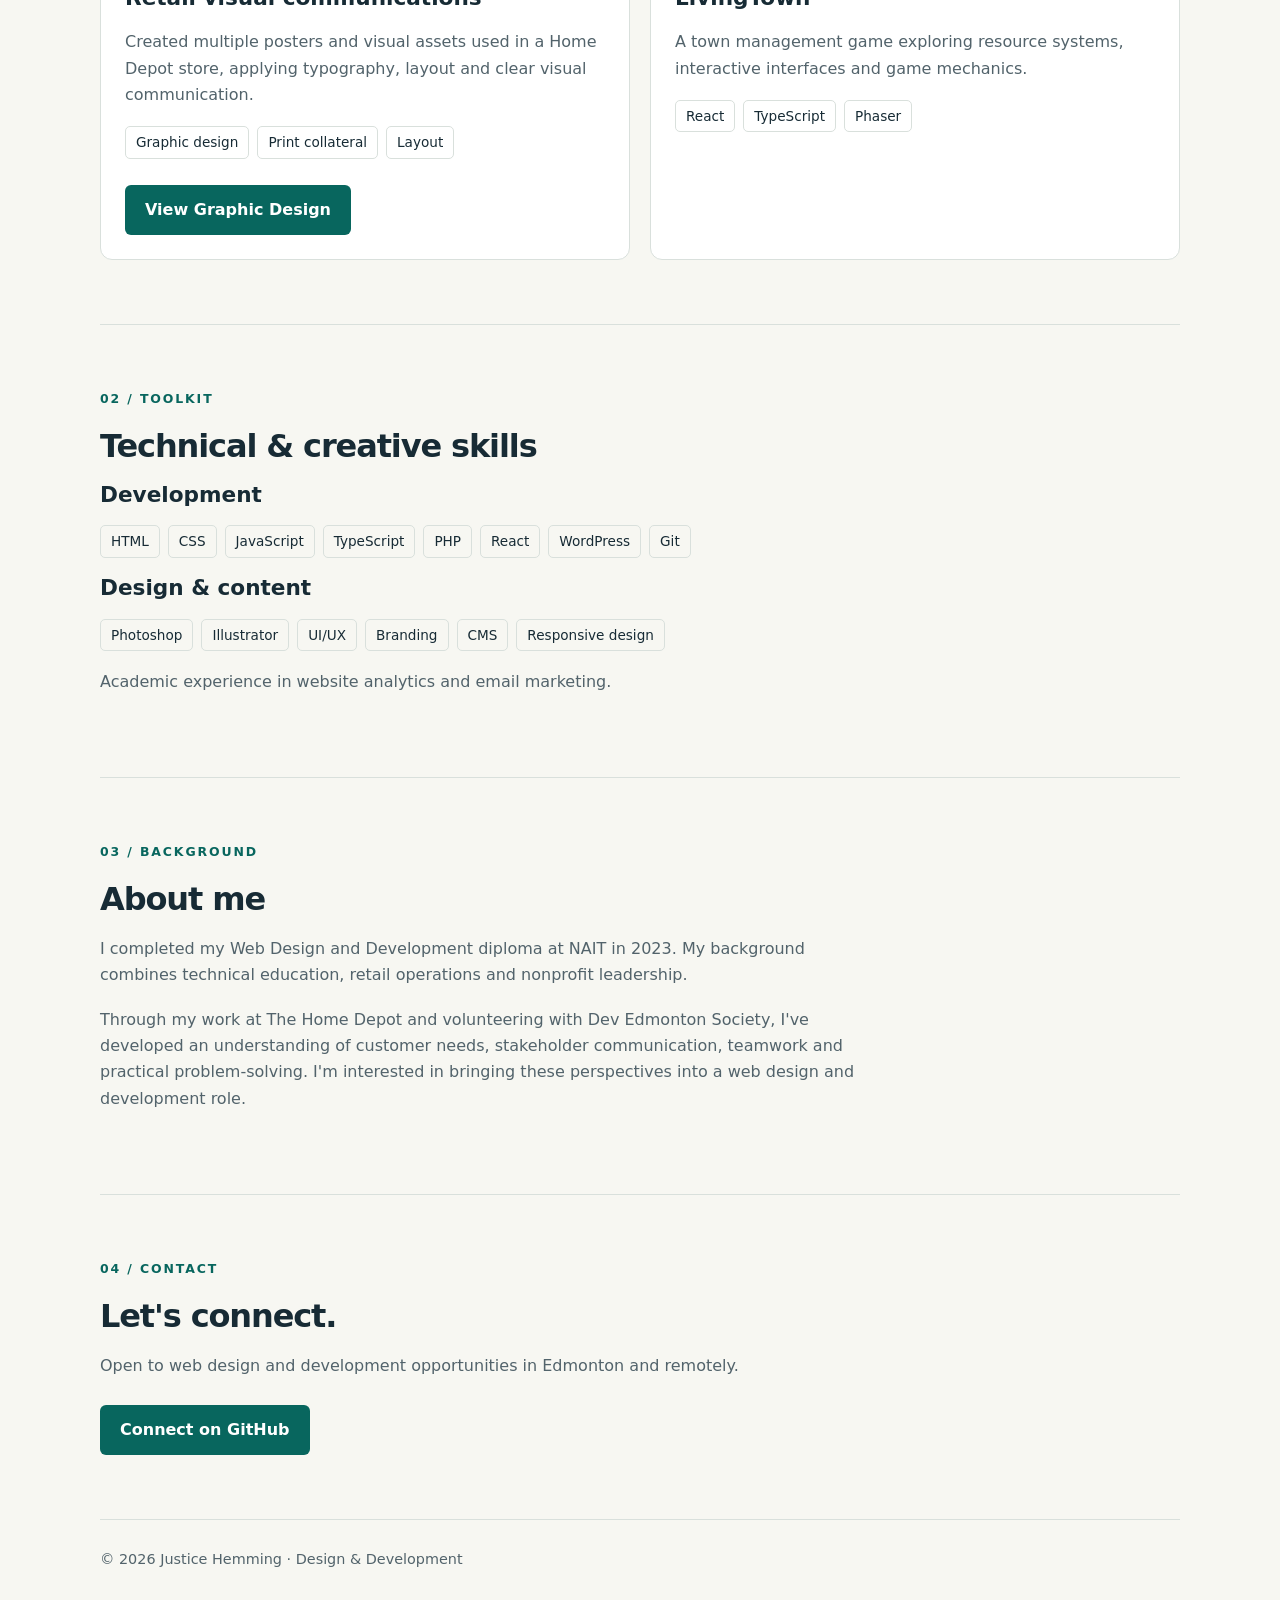
==== commit e9dc62aa: "Update portfolio footer to trigger Cloudflare deployment" ====
--- a/public/index.html
+++ b/public/index.html
@@ -170,6 +170,6 @@
         >
       </section>
     </main>
-    <footer class="wrap">© 2026 Justice Hemming</footer>
+    <footer class="wrap">© 2026 Justice Hemming · Design &amp; Development</footer>
   </body>
 </html>
